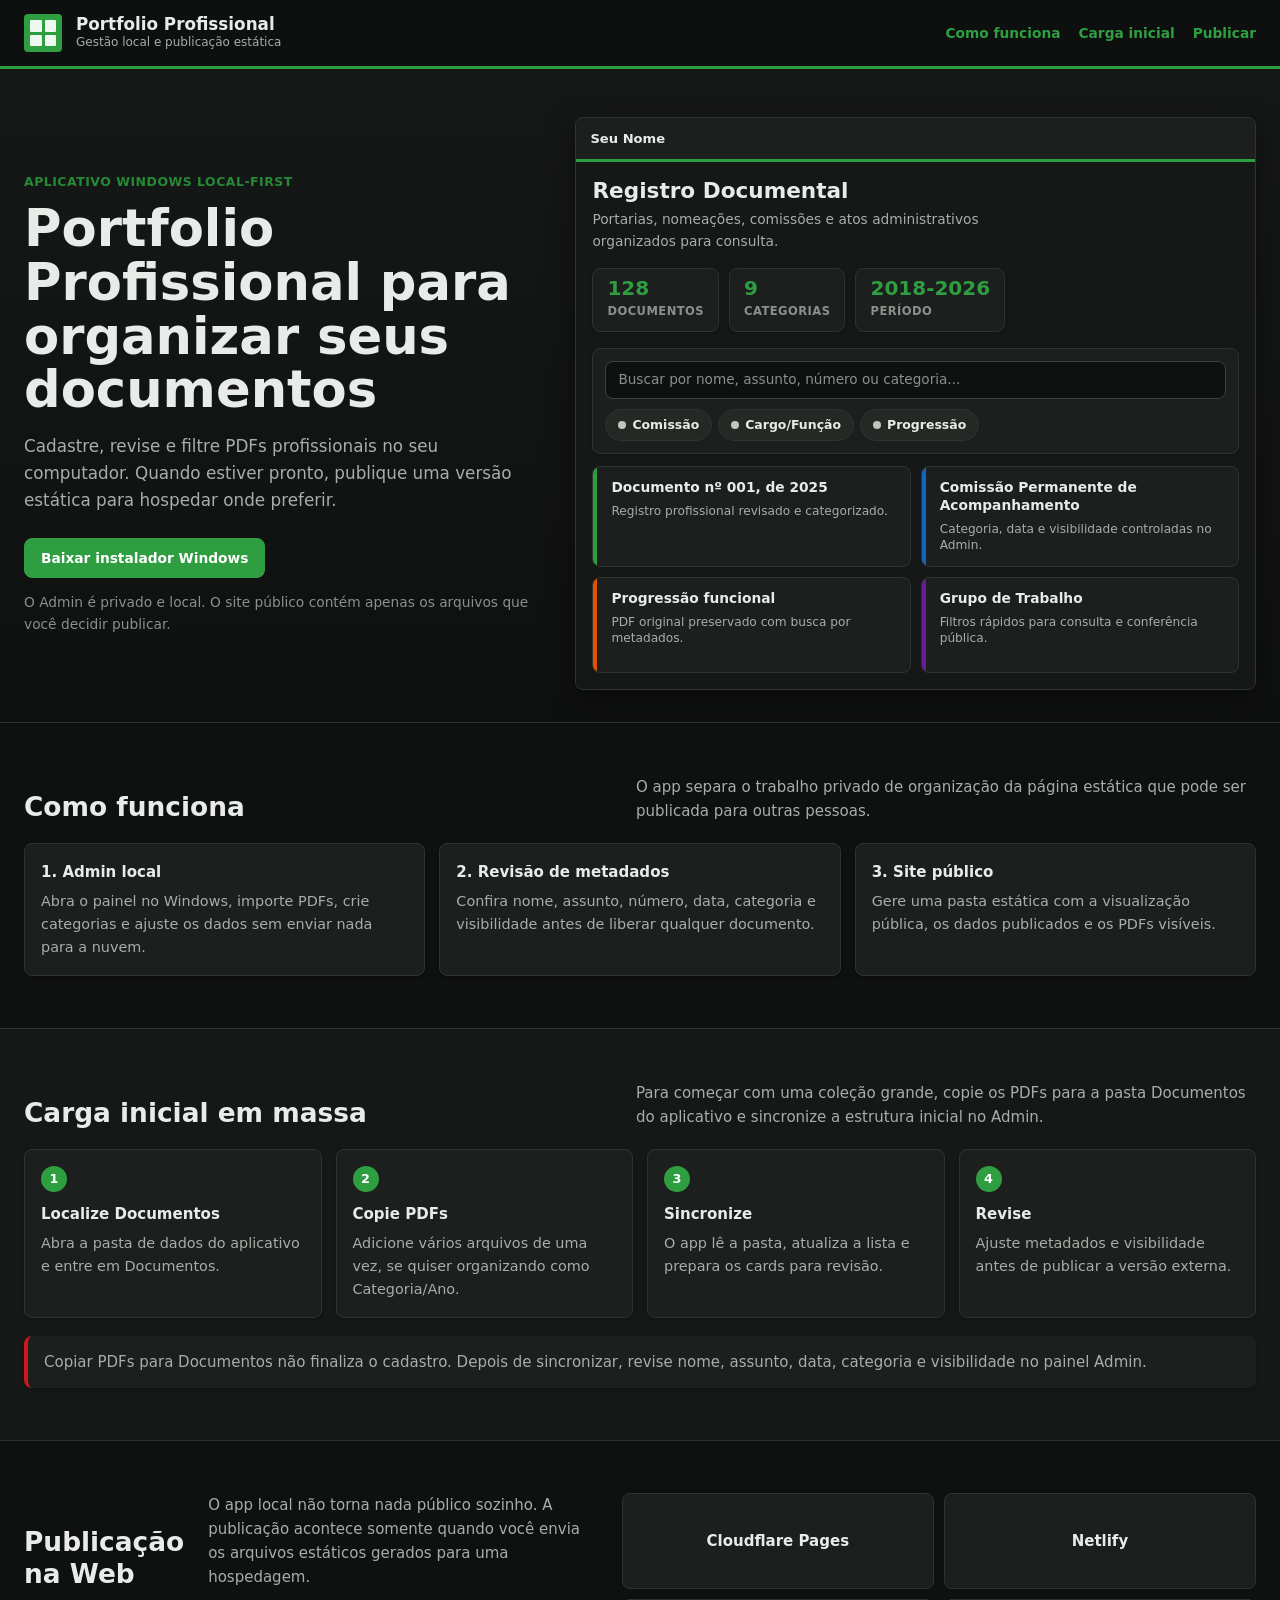
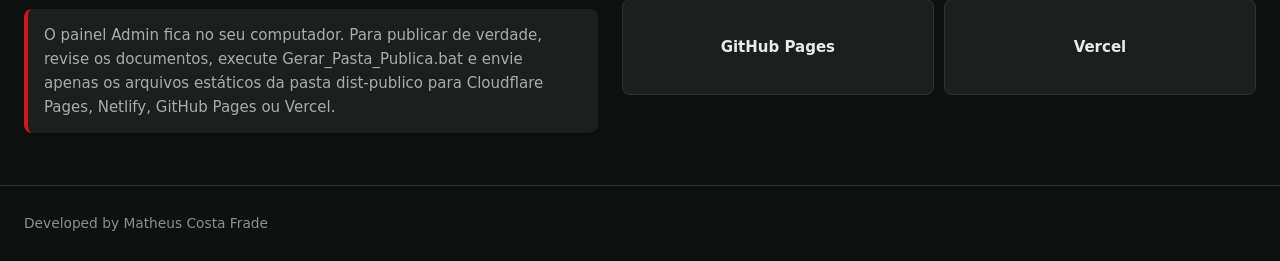
==== index.html @ 528e4b11 "Publish landing page" ====
<!DOCTYPE html>
<html lang="pt-BR">
<head>
  <meta charset="utf-8">
  <meta name="viewport" content="width=device-width, initial-scale=1">
  <title>Portfolio Profissional</title>
  <meta name="description" content="Aplicativo Windows para organizar documentos profissionais localmente e publicar um portfólio estático.">
  <style>
    :root {
      --ifmg-verde: #2F9E41;
      --ifmg-verde-dark: #258A36;
      --ifmg-verde-light: #E8F5EB;
      --ifmg-vermelho: #CD191E;
      --bg: #0F1110;
      --bg-alt: #161817;
      --surface: #1C1F1D;
      --surface-2: #252825;
      --text: #E8EBE8;
      --text-muted: #A7AEA8;
      --text-subtle: #8A918B;
      --border: #2F3430;
      --border-strong: #3C423D;
      --blue: #1565C0;
      --amber: #E65100;
      --violet: #6A1B9A;
      --radius-sm: 4px;
      --radius-md: 8px;
      --shadow-sm: 0 1px 3px rgba(0, 0, 0, 0.3);
      --shadow-md: 0 4px 12px rgba(0, 0, 0, 0.35);
      --shadow-lg: 0 10px 30px rgba(0, 0, 0, 0.45);
      font-family: "Open Sans", system-ui, -apple-system, BlinkMacSystemFont, "Segoe UI", Roboto, sans-serif;
      color-scheme: dark;
    }

    *, *::before, *::after { box-sizing: border-box; }

    html { scroll-behavior: smooth; }

    body {
      margin: 0;
      background: var(--bg);
      color: var(--text);
      font-size: 15px;
      line-height: 1.6;
      overflow-x: hidden;
      -webkit-font-smoothing: antialiased;
    }

    a { color: var(--ifmg-verde); text-decoration: none; }
    a:hover { color: var(--ifmg-verde-dark); text-decoration: underline; }

    .container {
      width: min(1280px, calc(100% - 48px));
      margin-inline: auto;
      min-width: 0;
    }

    .site-header {
      position: sticky;
      top: 0;
      z-index: 100;
      background: rgba(15, 17, 16, 0.96);
      border-bottom: 3px solid var(--ifmg-verde);
      backdrop-filter: blur(16px);
    }

    .header-inner {
      display: flex;
      align-items: center;
      justify-content: space-between;
      gap: 16px;
      padding: 14px 0;
    }

    .brand {
      display: flex;
      align-items: center;
      gap: 14px;
      min-width: 0;
    }

    .logo-grid {
      width: 38px;
      height: 38px;
      flex: 0 0 38px;
      display: grid;
      grid-template-columns: 1fr 1fr;
      gap: 3px;
      padding: 6px;
      border-radius: var(--radius-sm);
      background: var(--ifmg-verde);
    }

    .logo-grid span {
      border-radius: 1px;
      background: rgba(255, 255, 255, 0.92);
    }

    .brand-text strong {
      display: block;
      color: var(--text);
      font-size: 1.05rem;
      line-height: 1.2;
    }

    .brand-text small {
      display: block;
      margin-top: -1px;
      color: var(--text-muted);
      font-size: 0.75rem;
    }

    .nav {
      display: flex;
      align-items: center;
      gap: 18px;
      color: var(--text-muted);
      font-size: 0.86rem;
      font-weight: 700;
    }

    .hero {
      padding: 48px 0 32px;
      background: linear-gradient(to bottom, var(--bg-alt), var(--bg));
      border-bottom: 1px solid var(--border);
    }

    .hero-grid {
      display: grid;
      grid-template-columns: minmax(0, 0.86fr) minmax(440px, 1.14fr);
      align-items: center;
      gap: 38px;
      min-width: 0;
    }

    .eyebrow {
      margin: 0 0 10px;
      color: var(--ifmg-verde-dark);
      font-size: 0.78rem;
      font-weight: 700;
      letter-spacing: 0.04em;
      text-transform: uppercase;
    }

    h1 {
      margin: 0;
      max-width: 700px;
      color: var(--text);
      font-size: clamp(2rem, 4vw, 3.45rem);
      font-weight: 700;
      line-height: 1.05;
      letter-spacing: 0;
      overflow-wrap: break-word;
    }

    .lead {
      max-width: 650px;
      margin: 16px 0 0;
      color: var(--text-muted);
      font-size: 1.05rem;
    }

    .actions {
      display: flex;
      flex-wrap: wrap;
      gap: 10px;
      margin-top: 24px;
    }

    .btn {
      display: inline-flex;
      align-items: center;
      justify-content: center;
      min-height: 40px;
      padding: 8px 16px;
      border: 1px solid transparent;
      border-radius: var(--radius-md);
      font-size: 0.86rem;
      font-weight: 700;
      white-space: nowrap;
    }

    .btn-primary {
      background: var(--ifmg-verde);
      color: #FFFFFF;
      border-color: var(--ifmg-verde);
    }

    .btn-primary:hover {
      background: var(--ifmg-verde-dark);
      color: #FFFFFF;
      text-decoration: none;
    }

    .btn-secondary {
      background: var(--surface);
      color: var(--text);
      border-color: var(--border-strong);
    }

    .btn-secondary:hover {
      background: var(--surface-2);
      color: var(--text);
      text-decoration: none;
    }

    .note {
      margin: 13px 0 0;
      color: var(--text-subtle);
      font-size: 0.86rem;
    }

    .app-preview {
      display: grid;
      gap: 14px;
      min-width: 0;
    }

    .window {
      overflow: hidden;
      max-width: 100%;
      min-width: 0;
      border: 1px solid var(--border);
      border-radius: var(--radius-md);
      background: var(--surface);
      box-shadow: var(--shadow-lg);
    }

    .window.compact {
      width: 88%;
      justify-self: end;
      box-shadow: var(--shadow-md);
    }

    .window-header {
      display: flex;
      align-items: center;
      justify-content: space-between;
      gap: 12px;
      padding: 10px 14px;
      border-bottom: 3px solid var(--ifmg-verde);
      background: var(--surface);
      font-size: 0.82rem;
      font-weight: 700;
    }

    .status-badge {
      padding: 2px 10px;
      border-radius: 999px;
      background: var(--ifmg-verde-light);
      color: #1f6f31;
      font-size: 0.72rem;
      font-weight: 700;
      letter-spacing: 0.02em;
      white-space: nowrap;
    }

    .status-badge.admin {
      background: var(--ifmg-vermelho);
      color: #FFFFFF;
    }

    .window-body {
      padding: 16px;
      background: var(--bg-alt);
      min-width: 0;
      overflow: hidden;
    }

    .mini-hero h2 {
      margin: 0 0 4px;
      font-size: 1.35rem;
      line-height: 1.2;
    }

    .mini-hero p {
      max-width: 470px;
      margin: 0;
      color: var(--text-muted);
      font-size: 0.86rem;
    }

    .stats {
      display: flex;
      flex-wrap: wrap;
      gap: 10px;
      margin-top: 16px;
    }

    .stat {
      min-width: 104px;
      padding: 9px 14px;
      border: 1px solid var(--border);
      border-radius: var(--radius-md);
      background: var(--surface);
      box-shadow: var(--shadow-sm);
    }

    .stat strong {
      display: block;
      color: var(--ifmg-verde);
      font-size: 1.25rem;
      line-height: 1;
    }

    .stat span {
      color: var(--text-subtle);
      font-size: 0.72rem;
      font-weight: 700;
      letter-spacing: 0.04em;
      text-transform: uppercase;
    }

    .filters {
      margin-top: 16px;
      padding: 12px;
      border: 1px solid var(--border);
      border-radius: var(--radius-md);
      background: var(--surface);
      box-shadow: var(--shadow-sm);
    }

    .search {
      height: 38px;
      display: flex;
      align-items: center;
      padding: 0 12px;
      border: 1px solid var(--border-strong);
      border-radius: var(--radius-md);
      background: var(--bg);
      color: var(--text-subtle);
      font-size: 0.85rem;
    }

    .chips {
      display: flex;
      flex-wrap: wrap;
      gap: 6px;
      margin-top: 10px;
    }

    .chip {
      display: inline-flex;
      align-items: center;
      gap: 6px;
      padding: 5px 12px;
      border: 1px solid var(--border);
      border-radius: 999px;
      background: var(--surface-2);
      color: var(--text);
      font-size: 0.78rem;
      font-weight: 700;
    }

    .chip::before {
      content: "";
      width: 8px;
      height: 8px;
      border-radius: 50%;
      background: currentColor;
      opacity: 0.8;
    }

    .cards-grid {
      display: grid;
      grid-template-columns: repeat(2, minmax(0, 1fr));
      gap: 10px;
      margin-top: 12px;
      min-width: 0;
    }

    .doc-card {
      position: relative;
      min-height: 96px;
      padding: 12px 14px 12px 18px;
      border: 1px solid var(--border);
      border-radius: var(--radius-md);
      background: var(--surface);
      overflow: hidden;
    }

    .doc-card::before {
      content: "";
      position: absolute;
      inset: 0 auto 0 0;
      width: 4px;
      background: var(--cat, var(--ifmg-verde));
    }

    .doc-card strong {
      display: block;
      color: var(--text);
      font-size: 0.86rem;
      line-height: 1.3;
    }

    .doc-card span {
      display: block;
      margin-top: 6px;
      color: var(--text-muted);
      font-size: 0.76rem;
      line-height: 1.35;
    }

    .admin-panel {
      display: grid;
      gap: 12px;
    }

    .toolbar,
    .settings {
      display: flex;
      flex-wrap: wrap;
      align-items: center;
      gap: 8px;
      padding: 10px;
      border: 1px solid var(--border);
      border-radius: var(--radius-md);
      background: var(--surface);
    }

    .tool {
      min-height: 32px;
      padding: 6px 12px;
      border: 1px solid var(--border-strong);
      border-radius: var(--radius-md);
      background: var(--surface);
      color: var(--text);
      font-size: 0.78rem;
      font-weight: 700;
    }

    .tool.primary {
      border-color: var(--ifmg-verde);
      background: var(--ifmg-verde);
      color: #FFFFFF;
    }

    .field {
      flex: 1 1 130px;
      min-height: 34px;
      padding: 6px 9px;
      border: 1px solid var(--border-strong);
      border-radius: var(--radius-sm);
      background: var(--bg);
      color: var(--text-muted);
      font-size: 0.76rem;
    }

    section {
      padding: 52px 0;
      min-width: 0;
    }

    .band {
      background: var(--bg-alt);
      border-block: 1px solid var(--border);
    }

    .section-head {
      display: flex;
      align-items: flex-end;
      justify-content: space-between;
      gap: 24px;
      margin-bottom: 20px;
    }

    .section-head h2 {
      margin: 0;
      color: var(--text);
      font-size: 1.65rem;
      line-height: 1.2;
    }

    .section-head p {
      max-width: 620px;
      margin: 0;
      color: var(--text-muted);
    }

    .grid-3,
    .grid-4 {
      display: grid;
      gap: 14px;
    }

    .grid-3 { grid-template-columns: repeat(3, minmax(0, 1fr)); }
    .grid-4 { grid-template-columns: repeat(4, minmax(0, 1fr)); }

    .info-card,
    .step {
      min-width: 0;
      padding: 16px;
      border: 1px solid var(--border);
      border-radius: var(--radius-md);
      background: var(--surface);
      box-shadow: var(--shadow-sm);
    }

    .info-card strong,
    .step strong {
      display: block;
      margin-bottom: 6px;
      color: var(--text);
      font-size: 0.94rem;
    }

    .info-card p,
    .step p {
      margin: 0;
      color: var(--text-muted);
      font-size: 0.9rem;
    }

    .step-number {
      width: 26px;
      height: 26px;
      display: inline-flex;
      align-items: center;
      justify-content: center;
      margin-bottom: 10px;
      border-radius: 50%;
      background: var(--ifmg-verde);
      color: #FFFFFF;
      font-size: 0.8rem;
      font-weight: 700;
    }

    .warning {
      margin-top: 18px;
      padding: 14px 16px;
      border-left: 4px solid var(--ifmg-vermelho);
      border-radius: var(--radius-md);
      background: var(--surface);
      color: var(--text-muted);
      box-shadow: var(--shadow-sm);
    }

    .split {
      display: grid;
      grid-template-columns: minmax(0, 0.95fr) minmax(340px, 1.05fr);
      gap: 24px;
      align-items: start;
    }

    .hosting-list {
      display: grid;
      grid-template-columns: repeat(2, minmax(0, 1fr));
      gap: 10px;
    }

    .hosting-item {
      display: flex;
      align-items: center;
      justify-content: center;
      min-height: 96px;
      padding: 16px;
      border: 1px solid var(--border);
      border-radius: var(--radius-md);
      background: var(--surface);
      text-align: center;
    }

    .footer {
      padding: 26px 0;
      border-top: 1px solid var(--border);
      color: var(--text-subtle);
      font-size: 0.86rem;
    }

    @media (max-width: 980px) {
      .hero-grid,
      .split,
      .grid-3,
      .grid-4 {
        grid-template-columns: 1fr;
      }

      .window.compact {
        width: 100%;
      }

      .section-head {
        align-items: flex-start;
        flex-direction: column;
        gap: 8px;
      }
    }

    @media (max-width: 640px) {
      .container {
        width: min(calc(100% - 32px), 1280px);
      }

      .header-inner {
        align-items: flex-start;
        flex-direction: column;
      }

      .nav {
        width: 100%;
        overflow-x: auto;
        padding-bottom: 2px;
      }

      .hero {
        padding-top: 42px;
      }

      h1 {
        max-width: 100%;
        font-size: 1.9rem;
        line-height: 1.18;
        overflow-wrap: anywhere;
      }

      .lead {
        font-size: 1rem;
      }

      .window-header {
        align-items: flex-start;
        flex-direction: column;
        gap: 6px;
      }

      .window.compact {
        justify-self: stretch;
      }

      .stats {
        display: grid;
        grid-template-columns: repeat(2, minmax(0, 1fr));
      }

      .stat {
        min-width: 0;
      }

      .search {
        min-width: 0;
        height: auto;
        min-height: 38px;
      }

      .cards-grid {
        grid-template-columns: 1fr;
      }

      .actions .btn {
        width: 100%;
      }

      .hosting-list {
        grid-template-columns: 1fr;
      }
    }

    @media (max-width: 520px) {
      .container {
        width: min(calc(100% - 32px), 320px);
        margin-left: 16px;
        margin-right: auto;
      }

      .nav {
        flex-wrap: wrap;
        gap: 8px 16px;
        overflow-x: visible;
      }

      h1,
      .lead,
      .note {
        max-width: 100%;
      }

      .app-preview,
      .window {
        width: 100%;
      }
    }
  </style>
</head>
<body>
  <header class="site-header">
    <div class="container header-inner">
      <div class="brand">
        <div class="logo-grid" aria-hidden="true"><span></span><span></span><span></span><span></span></div>
        <div class="brand-text">
          <strong>Portfolio Profissional</strong>
          <small>Gestão local e publicação estática</small>
        </div>
      </div>
      <nav class="nav" aria-label="Navegação principal">
        <a href="#como-funciona">Como funciona</a>
        <a href="#bulk">Carga inicial</a>
        <a href="#publicar">Publicar</a>
      </nav>
    </div>
  </header>

  <main>
    <section class="hero">
      <div class="container hero-grid">
        <div>
          <p class="eyebrow">Aplicativo Windows local-first</p>
          <h1>Portfolio Profissional para organizar seus documentos</h1>
          <p class="lead">
            Cadastre, revise e filtre PDFs profissionais no seu computador. Quando estiver pronto, publique uma versão estática para hospedar onde preferir.
          </p>
          <div class="actions">
          <a class="btn btn-primary" href="https://github.com/matheuscfrade/myPortfolio/releases/latest/download/PortfolioProfissionalSetup.exe">Baixar instalador Windows</a>
          </div>
          <p class="note">O Admin é privado e local. O site público contém apenas os arquivos que você decidir publicar.</p>
        </div>

        <div class="app-preview" aria-label="Prévia das páginas do aplicativo">
          <div class="window">
            <div class="window-header">
              <span>Seu Nome</span>
            </div>
            <div class="window-body">
              <div class="mini-hero">
                <h2>Registro Documental</h2>
                <p>Portarias, nomeações, comissões e atos administrativos organizados para consulta.</p>
              </div>
              <div class="stats">
                <div class="stat"><strong>128</strong><span>Documentos</span></div>
                <div class="stat"><strong>9</strong><span>Categorias</span></div>
                <div class="stat"><strong>2018-2026</strong><span>Período</span></div>
              </div>
              <div class="filters">
                <div class="search">Buscar por nome, assunto, número ou categoria...</div>
                <div class="chips">
                  <span class="chip">Comissão</span>
                  <span class="chip">Cargo/Função</span>
                  <span class="chip">Progressão</span>
                </div>
              </div>
              <div class="cards-grid">
                <article class="doc-card" style="--cat: var(--ifmg-verde)"><strong>Documento nº 001, de 2025</strong><span>Registro profissional revisado e categorizado.</span></article>
                <article class="doc-card" style="--cat: var(--blue)"><strong>Comissão Permanente de Acompanhamento</strong><span>Categoria, data e visibilidade controladas no Admin.</span></article>
                <article class="doc-card" style="--cat: var(--amber)"><strong>Progressão funcional</strong><span>PDF original preservado com busca por metadados.</span></article>
                <article class="doc-card" style="--cat: var(--violet)"><strong>Grupo de Trabalho</strong><span>Filtros rápidos para consulta e conferência pública.</span></article>
              </div>
            </div>
          </div>

        </div>
      </div>
    </section>

    <section id="como-funciona">
      <div class="container">
        <div class="section-head">
          <h2>Como funciona</h2>
          <p>O app separa o trabalho privado de organização da página estática que pode ser publicada para outras pessoas.</p>
        </div>
        <div class="grid-3">
          <article class="info-card"><strong>1. Admin local</strong><p>Abra o painel no Windows, importe PDFs, crie categorias e ajuste os dados sem enviar nada para a nuvem.</p></article>
          <article class="info-card"><strong>2. Revisão de metadados</strong><p>Confira nome, assunto, número, data, categoria e visibilidade antes de liberar qualquer documento.</p></article>
          <article class="info-card"><strong>3. Site público</strong><p>Gere uma pasta estática com a visualização pública, os dados publicados e os PDFs visíveis.</p></article>
        </div>
      </div>
    </section>

    <section id="bulk" class="band">
      <div class="container">
        <div class="section-head">
          <h2>Carga inicial em massa</h2>
          <p>Para começar com uma coleção grande, copie os PDFs para a pasta Documentos do aplicativo e sincronize a estrutura inicial no Admin.</p>
        </div>
        <div class="grid-4">
          <article class="step"><span class="step-number">1</span><strong>Localize Documentos</strong><p>Abra a pasta de dados do aplicativo e entre em Documentos.</p></article>
          <article class="step"><span class="step-number">2</span><strong>Copie PDFs</strong><p>Adicione vários arquivos de uma vez, se quiser organizando como Categoria/Ano.</p></article>
          <article class="step"><span class="step-number">3</span><strong>Sincronize</strong><p>O app lê a pasta, atualiza a lista e prepara os cards para revisão.</p></article>
          <article class="step"><span class="step-number">4</span><strong>Revise</strong><p>Ajuste metadados e visibilidade antes de publicar a versão externa.</p></article>
        </div>
        <div class="warning">
          Copiar PDFs para Documentos não finaliza o cadastro. Depois de sincronizar, revise nome, assunto, data, categoria e visibilidade no painel Admin.
        </div>
      </div>
    </section>

    <section id="publicar">
      <div class="container split">
        <div>
          <div class="section-head">
            <h2>Publicação na Web</h2>
            <p>O app local não torna nada público sozinho. A publicação acontece somente quando você envia os arquivos estáticos gerados para uma hospedagem.</p>
          </div>
          <div class="warning">
            O painel Admin fica no seu computador. Para publicar de verdade, revise os documentos, execute Gerar_Pasta_Publica.bat e envie apenas os arquivos estáticos da pasta dist-publico para Cloudflare Pages, Netlify, GitHub Pages ou Vercel.
          </div>
        </div>
        <div class="hosting-list" aria-label="Opções de hospedagem estática">
          <div class="hosting-item"><strong>Cloudflare Pages</strong></div>
          <div class="hosting-item"><strong>Netlify</strong></div>
          <div class="hosting-item"><strong>GitHub Pages</strong></div>
          <div class="hosting-item"><strong>Vercel</strong></div>
        </div>
      </div>
    </section>

  </main>

  <footer class="footer">
    <div class="container">Developed by Matheus Costa Frade</div>
  </footer>
</body>
</html>
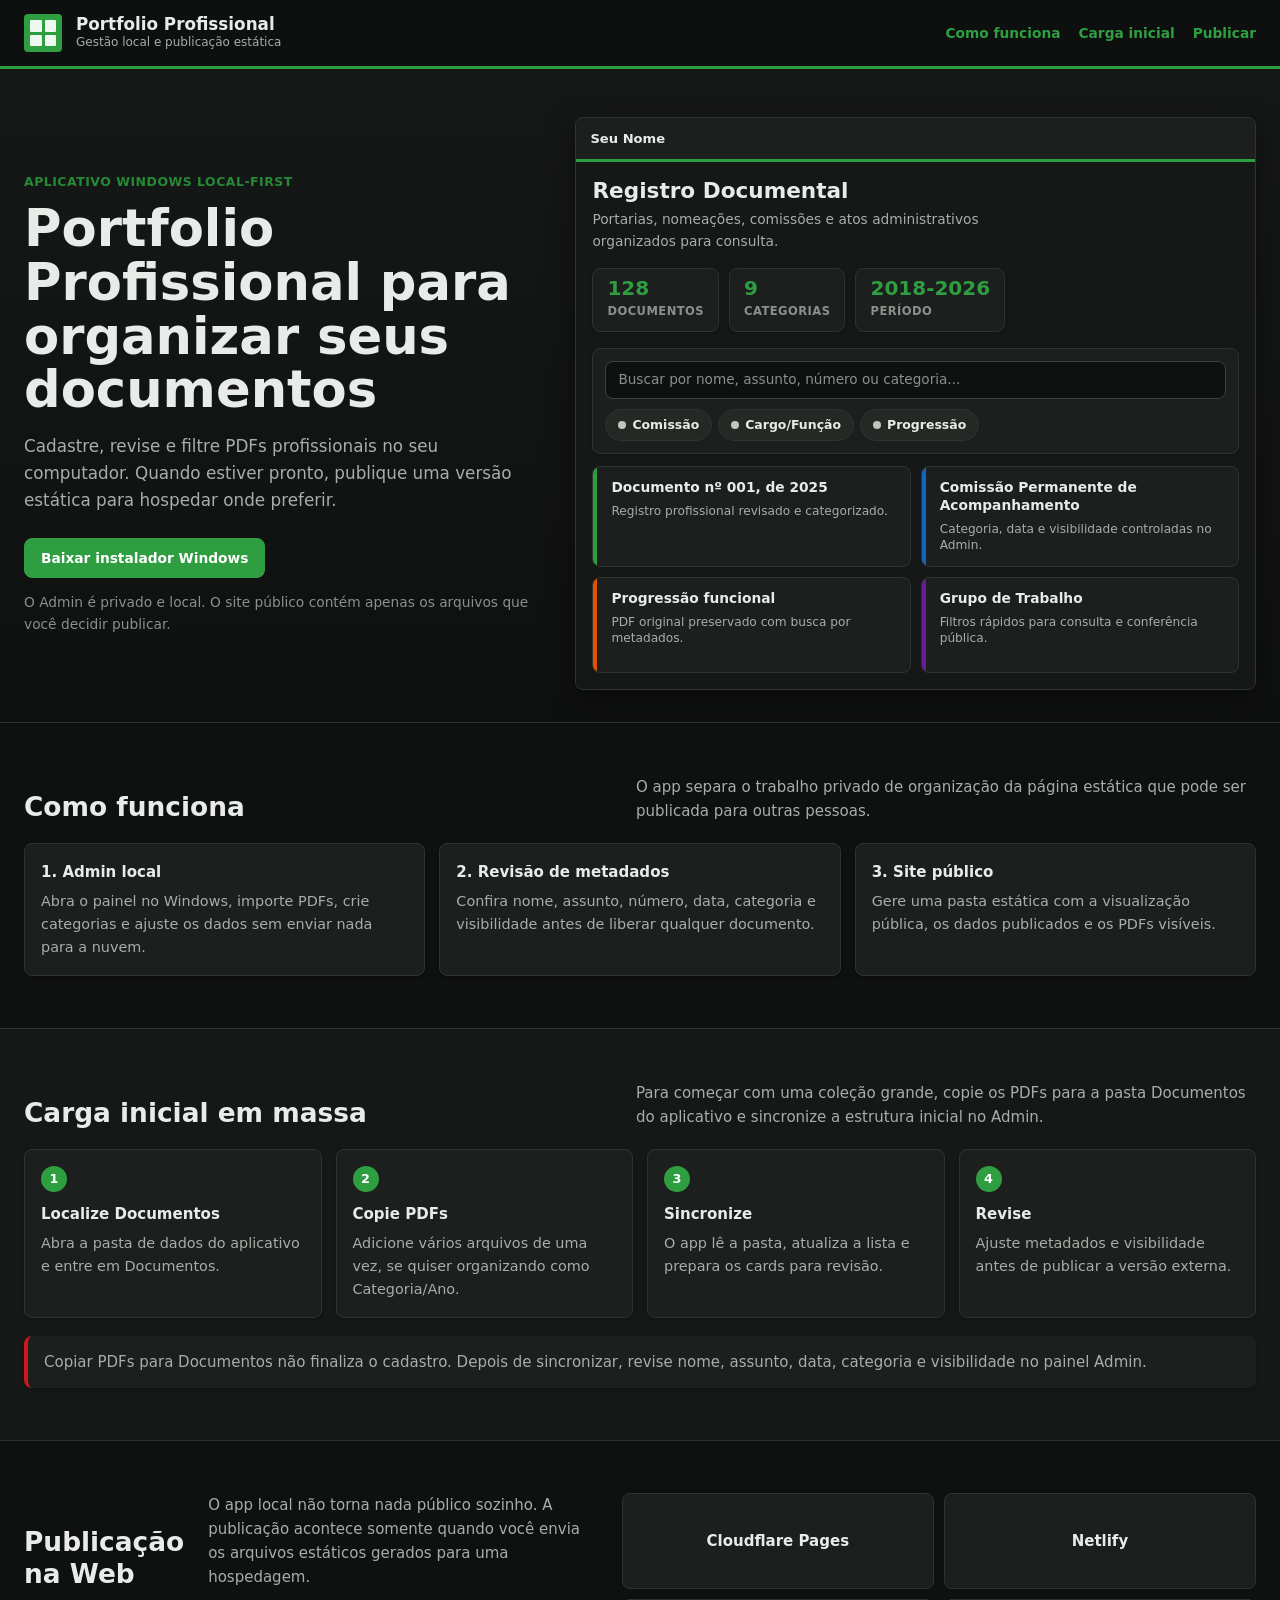
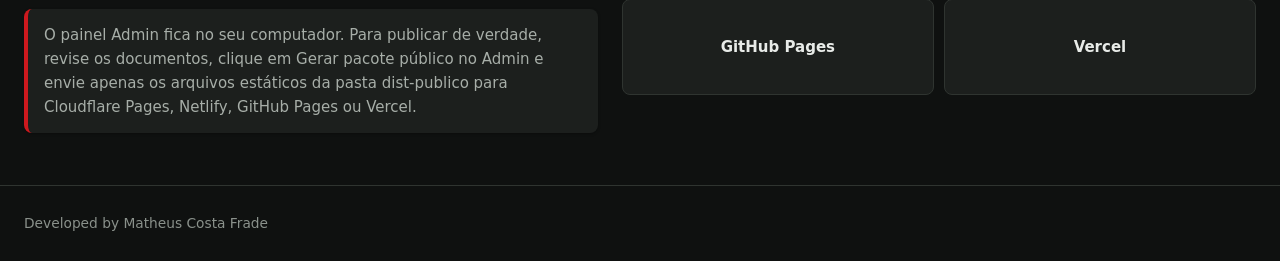
==== commit 05a141fd: "Update landing publication copy" ====
--- a/index.html
+++ b/index.html
@@ -791,7 +791,7 @@
             <p>O app local não torna nada público sozinho. A publicação acontece somente quando você envia os arquivos estáticos gerados para uma hospedagem.</p>
           </div>
           <div class="warning">
-            O painel Admin fica no seu computador. Para publicar de verdade, revise os documentos, execute Gerar_Pasta_Publica.bat e envie apenas os arquivos estáticos da pasta dist-publico para Cloudflare Pages, Netlify, GitHub Pages ou Vercel.
+            O painel Admin fica no seu computador. Para publicar de verdade, revise os documentos, clique em Gerar pacote público no Admin e envie apenas os arquivos estáticos da pasta dist-publico para Cloudflare Pages, Netlify, GitHub Pages ou Vercel.
           </div>
         </div>
         <div class="hosting-list" aria-label="Opções de hospedagem estática">
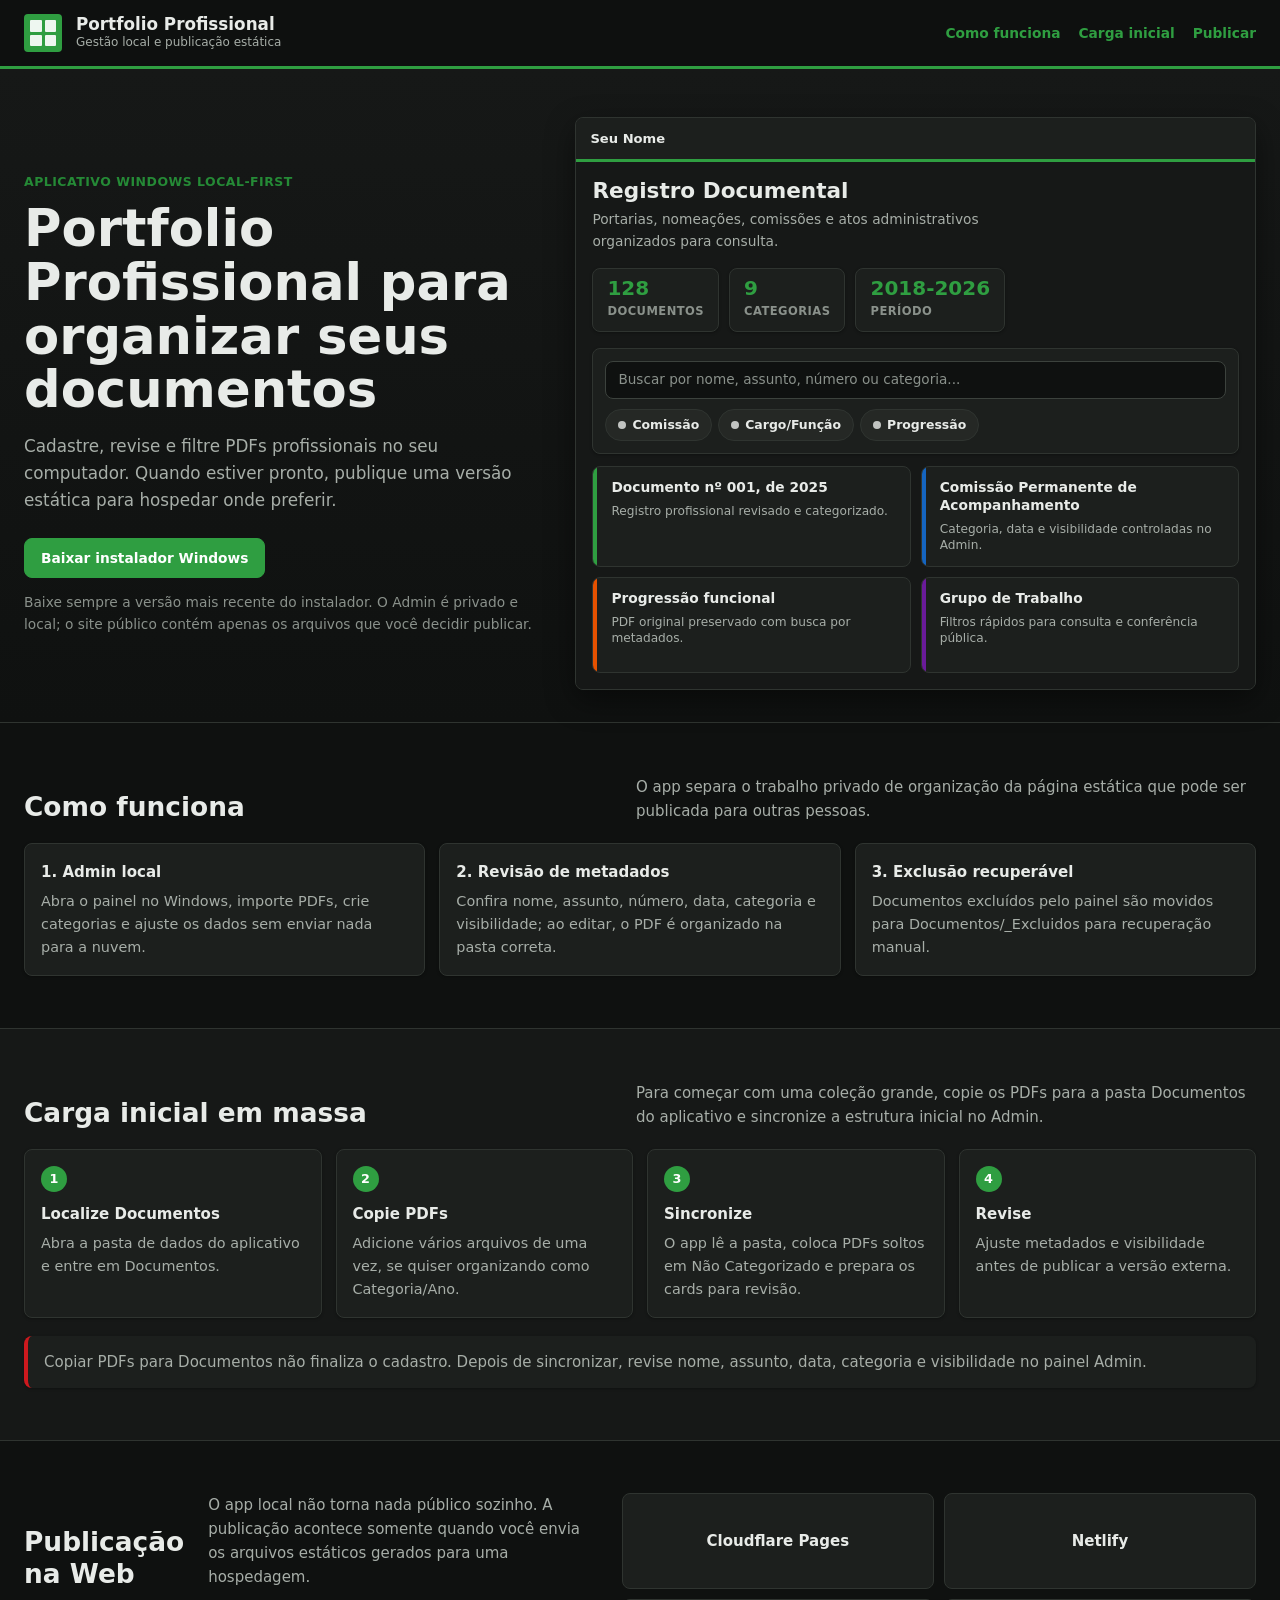
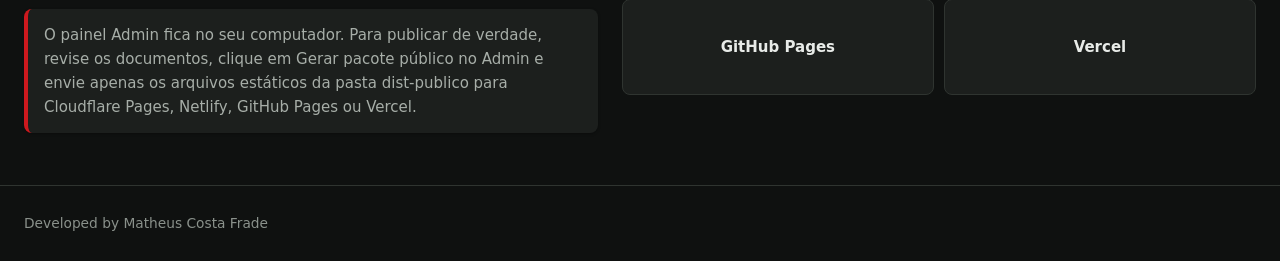
==== commit f27bd2ab: "Update GitHub Pages landing" ====
--- a/index.html
+++ b/index.html
@@ -712,7 +712,7 @@
           <div class="actions">
           <a class="btn btn-primary" href="https://github.com/matheuscfrade/myPortfolio/releases/latest/download/PortfolioProfissionalSetup.exe">Baixar instalador Windows</a>
           </div>
-          <p class="note">O Admin é privado e local. O site público contém apenas os arquivos que você decidir publicar.</p>
+          <p class="note">Baixe sempre a versão mais recente do instalador. O Admin é privado e local; o site público contém apenas os arquivos que você decidir publicar.</p>
         </div>
 
         <div class="app-preview" aria-label="Prévia das páginas do aplicativo">
@@ -759,8 +759,8 @@
         </div>
         <div class="grid-3">
           <article class="info-card"><strong>1. Admin local</strong><p>Abra o painel no Windows, importe PDFs, crie categorias e ajuste os dados sem enviar nada para a nuvem.</p></article>
-          <article class="info-card"><strong>2. Revisão de metadados</strong><p>Confira nome, assunto, número, data, categoria e visibilidade antes de liberar qualquer documento.</p></article>
-          <article class="info-card"><strong>3. Site público</strong><p>Gere uma pasta estática com a visualização pública, os dados publicados e os PDFs visíveis.</p></article>
+          <article class="info-card"><strong>2. Revisão de metadados</strong><p>Confira nome, assunto, número, data, categoria e visibilidade; ao editar, o PDF é organizado na pasta correta.</p></article>
+          <article class="info-card"><strong>3. Exclusão recuperável</strong><p>Documentos excluídos pelo painel são movidos para Documentos/_Excluidos para recuperação manual.</p></article>
         </div>
       </div>
     </section>
@@ -774,7 +774,7 @@
         <div class="grid-4">
           <article class="step"><span class="step-number">1</span><strong>Localize Documentos</strong><p>Abra a pasta de dados do aplicativo e entre em Documentos.</p></article>
           <article class="step"><span class="step-number">2</span><strong>Copie PDFs</strong><p>Adicione vários arquivos de uma vez, se quiser organizando como Categoria/Ano.</p></article>
-          <article class="step"><span class="step-number">3</span><strong>Sincronize</strong><p>O app lê a pasta, atualiza a lista e prepara os cards para revisão.</p></article>
+          <article class="step"><span class="step-number">3</span><strong>Sincronize</strong><p>O app lê a pasta, coloca PDFs soltos em Não Categorizado e prepara os cards para revisão.</p></article>
           <article class="step"><span class="step-number">4</span><strong>Revise</strong><p>Ajuste metadados e visibilidade antes de publicar a versão externa.</p></article>
         </div>
         <div class="warning">
